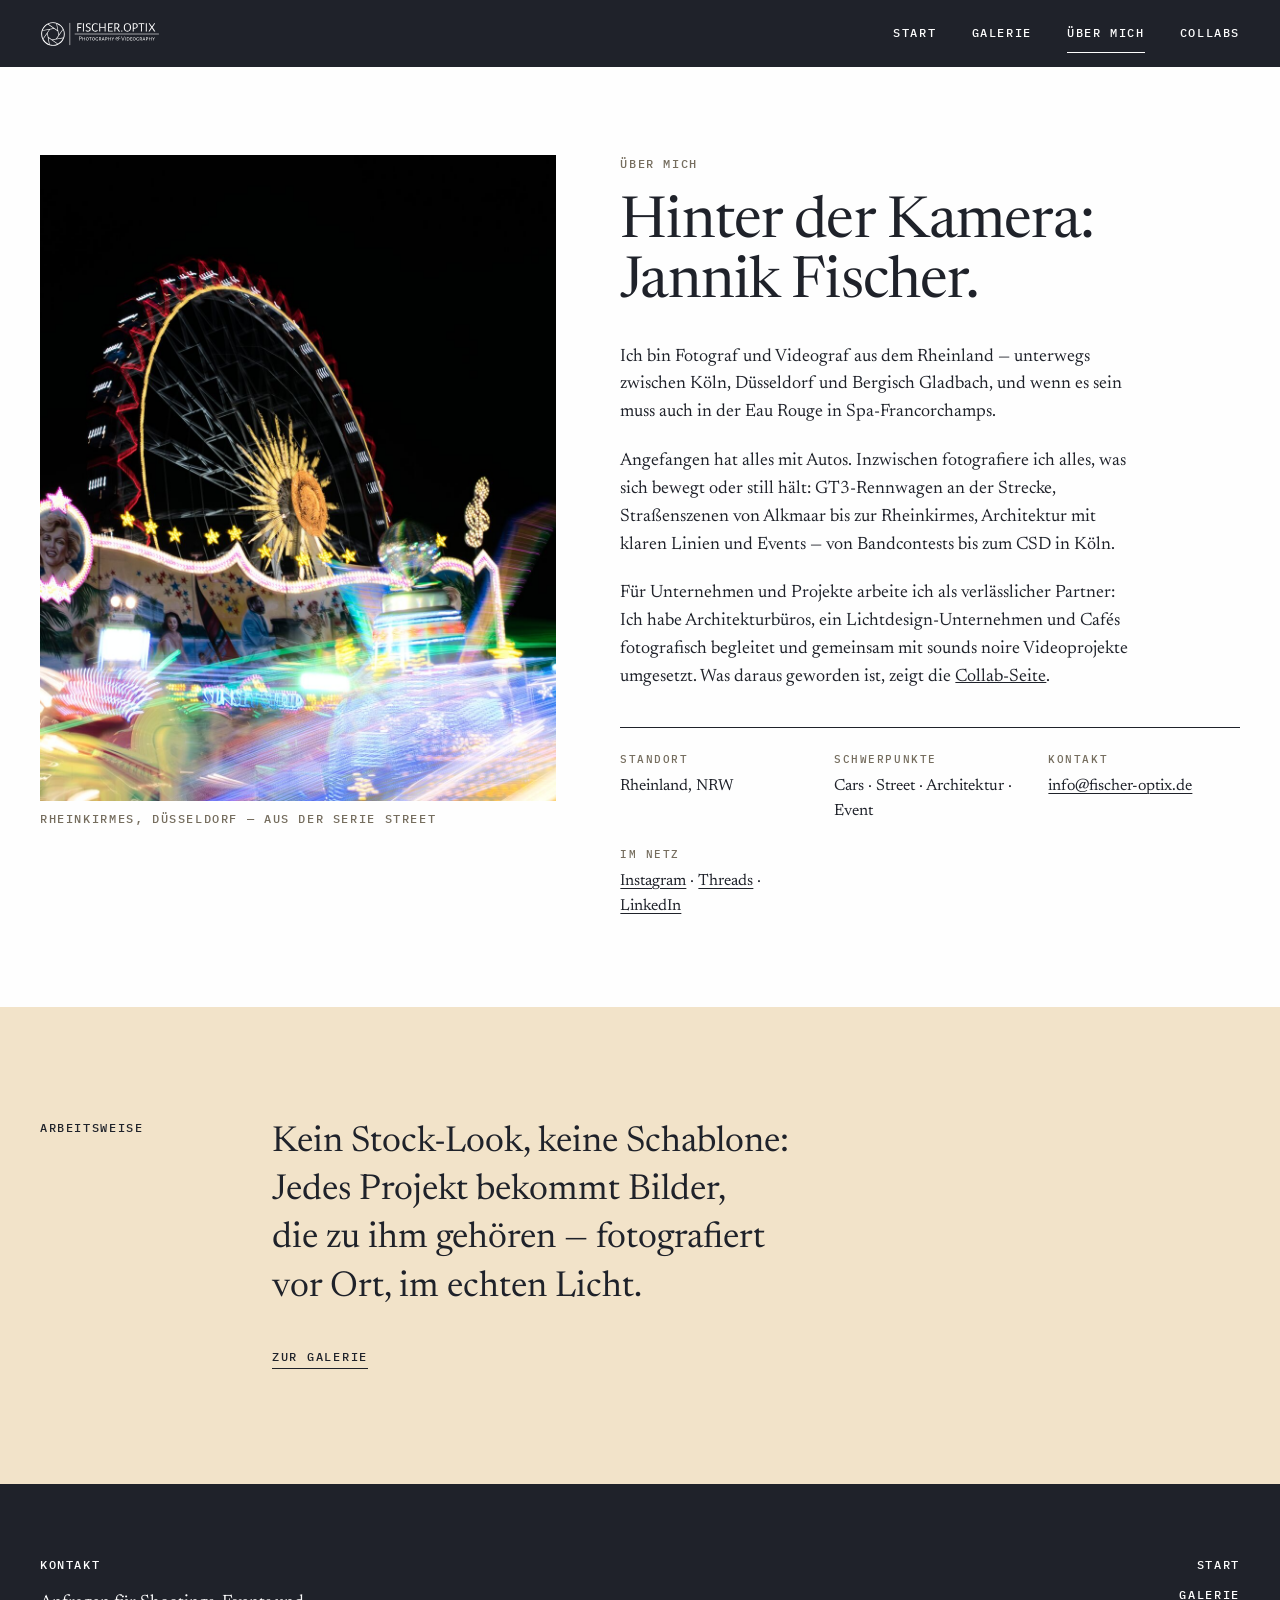
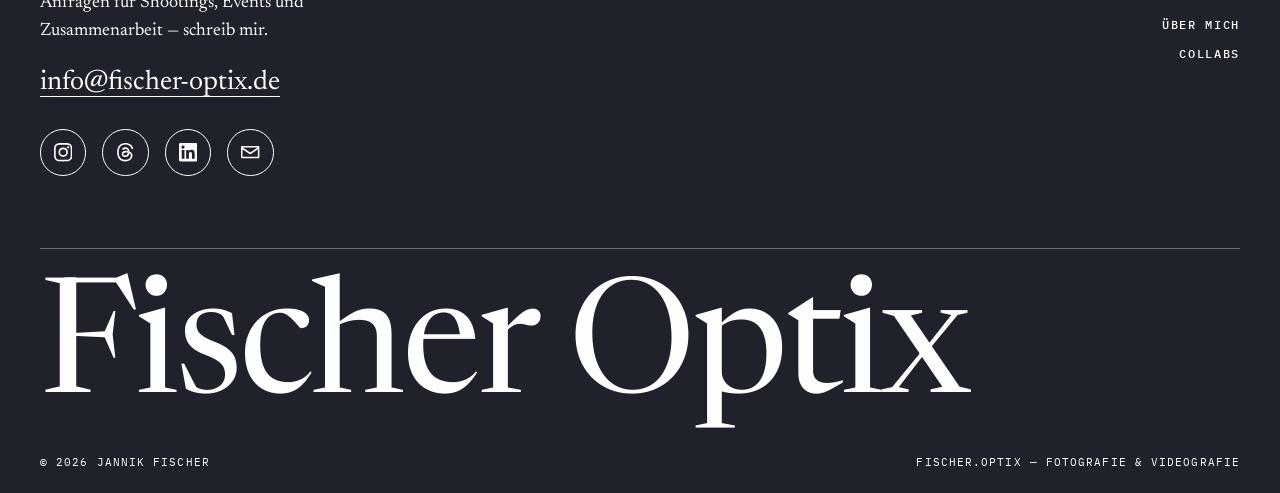
==== about.html @ 1080c538 "Add files via upload" ====
<!DOCTYPE html>
<html lang="de">
<head>
  <meta charset="utf-8">
  <meta name="viewport" content="width=device-width, initial-scale=1">
  <title>Über mich — Fischer Optix</title>
  <meta name="description" content="Jannik Fischer — Fotograf und Videograf aus dem Rheinland. Cars, Street, Architektur und Events.">
  <link rel="preconnect" href="https://fonts.googleapis.com">
  <link rel="preconnect" href="https://fonts.gstatic.com" crossorigin>
  <link href="https://fonts.googleapis.com/css2?family=IBM+Plex+Mono:wght@400;500&family=Newsreader:ital,opsz,wght@0,6..72,400;0,6..72,500;1,6..72,400&display=swap" rel="stylesheet">
  <link rel="stylesheet" href="css/style.css">
</head>
<body>

  <header class="site-header">
    <div class="site-header__inner">
      <a class="site-header__logo" href="index.html" aria-label="Fischer Optix — zur Startseite">
        <img src="assets/logo/fischer-optix-white.svg" alt="Fischer Optix — Photography &amp; Videography">
      </a>
      <button class="nav-toggle" type="button" aria-expanded="false" aria-controls="site-nav" aria-label="Menü öffnen">
        <span></span><span></span><span></span>
      </button>
      <nav class="site-nav" id="site-nav" aria-label="Hauptnavigation">
        <a href="index.html">Start</a>
        <a href="gallery.html">Galerie</a>
        <a href="about.html" aria-current="page">Über mich</a>
        <a href="collabs.html">Collabs</a>
      </nav>
    </div>
  </header>

  <main>

    <section class="about-grid wrap">
      <figure class="reveal">
        <img src="assets/img/street/street-rheinkirmes-02.jpg" alt="Fahrgeschäft auf der Rheinkirmes in Düsseldorf, fotografiert von Jannik Fischer" fetchpriority="high">
        <figcaption class="label">Rheinkirmes, Düsseldorf — aus der Serie Street</figcaption>
      </figure>
      <div class="about-copy">
        <p class="label">Über mich</p>
        <h1>Hinter der Kamera: Jannik Fischer.</h1>
        <p>Ich bin Fotograf und Videograf aus dem Rheinland — unterwegs zwischen Köln, Düsseldorf und Bergisch Gladbach, und wenn es sein muss auch in der Eau Rouge in Spa-Francorchamps.</p>
        <p>Angefangen hat alles mit Autos. Inzwischen fotografiere ich alles, was sich bewegt oder still hält: GT3-Rennwagen an der Strecke, Straßenszenen von Alkmaar bis zur Rheinkirmes, Architektur mit klaren Linien und Events — von Bandcontests bis zum CSD in Köln.</p>
        <p>Für Unternehmen und Projekte arbeite ich als verlässlicher Partner: Ich habe Architekturbüros, ein Lichtdesign-Unternehmen und Cafés fotografisch begleitet und gemeinsam mit sounds noire Videoprojekte umgesetzt. Was daraus geworden ist, zeigt die <a href="collabs.html">Collab-Seite</a>.</p>
        <dl class="about-facts">
          <div>
            <dt>Standort</dt>
            <dd>Rheinland, NRW</dd>
          </div>
          <div>
            <dt>Schwerpunkte</dt>
            <dd>Cars · Street · Architektur · Event</dd>
          </div>
          <div>
            <dt>Kontakt</dt>
            <dd><a href="mailto:info@fischer-optix.de">info@fischer-optix.de</a></dd>
          </div>
          <div>
            <dt>Im Netz</dt>
            <dd><a href="https://www.instagram.com/fischer.optix" target="_blank" rel="noopener">Instagram</a> · <a href="https://www.threads.com/@fischer.optix" target="_blank" rel="noopener">Threads</a> · <a href="https://www.linkedin.com/in/jannik-fischer-54ba6223a" target="_blank" rel="noopener">LinkedIn</a></dd>
          </div>
        </dl>
      </div>
    </section>

    <section class="statement">
      <div class="statement__inner wrap">
        <span class="label">Arbeitsweise</span>
        <div>
          <p class="reveal">Kein Stock-Look, keine Schablone: Jedes Projekt bekommt Bilder, die zu ihm gehören — fotografiert vor Ort, im echten Licht.</p>
          <div class="cta-line reveal">
            <a href="gallery.html">Zur Galerie</a>
          </div>
        </div>
      </div>
    </section>

  </main>

  <footer class="site-footer">
    <div class="site-footer__inner wrap">
      <div class="footer-grid">
        <div class="footer-contact">
          <span class="label">Kontakt</span>
          <p>Anfragen für Shootings, Events und Zusammenarbeit — schreib mir.</p>
          <a class="mail" href="mailto:info@fischer-optix.de">info@fischer-optix.de</a>
          <ul class="socials">
            <li>
              <a href="https://www.instagram.com/fischer.optix" target="_blank" rel="noopener" aria-label="Instagram — fischer.optix">
                <svg viewBox="0 0 24 24" aria-hidden="true"><path d="M12 2.2c3.2 0 3.58 0 4.85.07 1.17.05 1.8.25 2.23.41.56.22.96.48 1.38.9.42.42.68.82.9 1.38.16.42.36 1.06.41 2.23.06 1.27.07 1.65.07 4.85s0 3.58-.07 4.85c-.05 1.17-.25 1.8-.41 2.23-.22.56-.48.96-.9 1.38-.42.42-.82.68-1.38.9-.42.16-1.06.36-2.23.41-1.27.06-1.65.07-4.85.07s-3.58 0-4.85-.07c-1.17-.05-1.8-.25-2.23-.41a3.7 3.7 0 0 1-1.38-.9 3.7 3.7 0 0 1-.9-1.38c-.16-.42-.36-1.06-.41-2.23C2.2 15.58 2.2 15.2 2.2 12s0-3.58.07-4.85c.05-1.17.25-1.8.41-2.23.22-.56.48-.96.9-1.38.42-.42.82-.68 1.38-.9.42-.16 1.06-.36 2.23-.41C8.42 2.2 8.8 2.2 12 2.2M12 0C8.74 0 8.33.01 7.05.07 5.78.13 4.9.33 4.14.63a5.9 5.9 0 0 0-2.13 1.38A5.9 5.9 0 0 0 .63 4.14C.33 4.9.13 5.78.07 7.05.01 8.33 0 8.74 0 12s.01 3.67.07 4.95c.06 1.27.26 2.15.56 2.91.31.8.72 1.47 1.38 2.13a5.9 5.9 0 0 0 2.13 1.38c.76.3 1.64.5 2.91.56C8.33 23.99 8.74 24 12 24s3.67-.01 4.95-.07c1.27-.06 2.15-.26 2.91-.56a5.9 5.9 0 0 0 2.13-1.38 5.9 5.9 0 0 0 1.38-2.13c.3-.76.5-1.64.56-2.91.06-1.28.07-1.69.07-4.95s-.01-3.67-.07-4.95c-.06-1.27-.26-2.15-.56-2.91a5.9 5.9 0 0 0-1.38-2.13A5.9 5.9 0 0 0 19.86.63c-.76-.3-1.64-.5-2.91-.56C15.67.01 15.26 0 12 0zm0 5.84a6.16 6.16 0 1 0 0 12.32 6.16 6.16 0 0 0 0-12.32zM12 16a4 4 0 1 1 0-8 4 4 0 0 1 0 8zm7.85-10.4a1.44 1.44 0 1 1-2.88 0 1.44 1.44 0 0 1 2.88 0z"/></svg>
              </a>
            </li>
            <li>
              <a href="https://www.threads.com/@fischer.optix" target="_blank" rel="noopener" aria-label="Threads — fischer.optix">
                <svg viewBox="0 0 24 24" aria-hidden="true"><path d="M12.186 24h-.007c-3.581-.024-6.334-1.205-8.184-3.509C2.35 18.44 1.5 15.586 1.472 12.01v-.017c.03-3.579.879-6.43 2.525-8.482C5.845 1.205 8.6.024 12.18 0h.014c2.746.02 5.043.725 6.826 2.098 1.677 1.29 2.858 3.13 3.509 5.467l-2.04.569c-1.104-3.96-3.898-5.984-8.304-6.015-2.91.022-5.11.936-6.54 2.717C4.307 6.504 3.616 8.914 3.589 12c.027 3.086.718 5.496 2.057 7.164 1.43 1.783 3.631 2.698 6.54 2.717 2.623-.02 4.358-.631 5.8-2.045 1.647-1.613 1.618-3.593 1.09-4.798-.31-.71-.873-1.3-1.634-1.75-.192 1.352-.622 2.446-1.284 3.272-.886 1.102-2.14 1.704-3.73 1.79-1.202.065-2.361-.218-3.259-.801-1.063-.689-1.685-1.74-1.752-2.964-.065-1.19.408-2.285 1.33-3.082.88-.76 2.119-1.207 3.583-1.291a13.853 13.853 0 0 1 3.02.142c-.126-.742-.375-1.332-.75-1.757-.513-.586-1.308-.883-2.359-.89h-.029c-.844 0-1.992.232-2.721 1.32L7.734 7.847c.98-1.454 2.568-2.256 4.478-2.256h.044c3.194.02 5.097 1.975 5.287 5.388.108.046.216.094.321.142 1.49.7 2.58 1.761 3.154 3.07.797 1.82.871 4.79-1.548 7.158-1.85 1.81-4.094 2.628-7.277 2.65h-.007zm1.003-11.69c-.242 0-.487.007-.739.021-1.836.103-2.98.946-2.916 2.143.067 1.256 1.452 1.839 2.784 1.767 1.224-.065 2.818-.543 3.086-3.71a10.5 10.5 0 0 0-2.215-.221z"/></svg>
              </a>
            </li>
            <li>
              <a href="https://www.linkedin.com/in/jannik-fischer-54ba6223a" target="_blank" rel="noopener" aria-label="LinkedIn — Jannik Fischer">
                <svg viewBox="0 0 24 24" aria-hidden="true"><path d="M20.45 20.45h-3.56v-5.57c0-1.33-.02-3.04-1.85-3.04-1.85 0-2.14 1.45-2.14 2.94v5.67H9.35V9h3.42v1.56h.05c.48-.9 1.64-1.85 3.37-1.85 3.6 0 4.27 2.37 4.27 5.46v6.28zM5.34 7.43a2.07 2.07 0 1 1 0-4.13 2.07 2.07 0 0 1 0 4.13zM7.12 20.45H3.55V9h3.57v11.45zM22.22 0H1.77C.79 0 0 .77 0 1.73v20.54C0 23.22.79 24 1.77 24h20.45c.98 0 1.78-.78 1.78-1.73V1.73C24 .77 23.2 0 22.22 0z"/></svg>
              </a>
            </li>
            <li>
              <a href="mailto:info@fischer-optix.de" aria-label="E-Mail an info@fischer-optix.de">
                <svg viewBox="0 0 24 24" aria-hidden="true"><path d="M1.5 4h21c.83 0 1.5.67 1.5 1.5v13c0 .83-.67 1.5-1.5 1.5h-21A1.5 1.5 0 0 1 0 18.5v-13C0 4.67.67 4 1.5 4zM12 12.56 21.7 6H2.3L12 12.56zM2 8.24V18h20V8.24l-9.44 6.39a1 1 0 0 1-1.12 0L2 8.24z"/></svg>
              </a>
            </li>
          </ul>
        </div>
        <nav class="footer-nav" aria-label="Fußzeilen-Navigation">
          <a href="index.html">Start</a>
          <a href="gallery.html">Galerie</a>
          <a href="about.html">Über mich</a>
          <a href="collabs.html">Collabs</a>
        </nav>
      </div>
      <p class="footer-wordmark" aria-hidden="true">Fischer Optix</p>
      <div class="footer-legal">
        <span>&copy; 2026 Jannik Fischer</span>
        <span>fischer.optix — Fotografie &amp; Videografie</span>
      </div>
    </div>
  </footer>

  <script src="js/main.js?v=4"></script>
</body>
</html>
---- css/style.css ----
/* ============================================================
   fischer.optix — Design System
   Palette + Rhythmus nach Editorial-Referenz (Kinn Collective)
   ============================================================ */

:root {
  --black: #1f222a;
  --white: #fefefe;
  --beige: #f2e3c9;
  --light-grey: #d9d2c3;
  --dark-grey: #3b2f1c;
  --accent: #e18522;
  --font-serif: "Newsreader", "Times New Roman", serif;
  --font-mono: "IBM Plex Mono", "Courier New", monospace;
  --easing: cubic-bezier(0.22, 0.61, 0.36, 1);
  --max-width: 106rem;
  --pad: clamp(1.1rem, 4vw, 2.5rem);
  --header-h: 4.2rem;
}

*,
*::before,
*::after {
  box-sizing: border-box;
  margin: 0;
}

html {
  scroll-behavior: smooth;
  scroll-padding-top: calc(var(--header-h) + 1rem);
  -webkit-font-smoothing: antialiased;
  text-size-adjust: 100%;
}

body {
  font-family: var(--font-serif);
  font-optical-sizing: auto;
  font-size: 1.125rem;
  line-height: 1.55;
  color: var(--black);
  background-color: var(--white);
}

::selection {
  background-color: #f4f4f4;
  color: #ff4d00;
}

img {
  max-width: 100%;
  height: auto;
  display: block;
}

a {
  color: inherit;
}

:focus-visible {
  outline: 2px solid var(--accent);
  outline-offset: 3px;
}

.wrap {
  max-width: var(--max-width);
  margin-inline: auto;
  padding-inline: var(--pad);
}

/* ---------- Mono-Labels ---------- */

.label {
  font-family: var(--font-mono);
  font-size: 0.72rem;
  font-weight: 500;
  letter-spacing: 0.14em;
  text-transform: uppercase;
}

/* ---------- Hintergrund-Wortmark (Startseite) ---------- */

.bg-wordmark {
  position: fixed;
  top: 50%;
  left: 50%;
  transform: translate(-50%, -50%);
  width: min(98vw, 150rem);
  z-index: 0;
  pointer-events: none;
  opacity: 0.55;
  transition: opacity 0.2s linear;
}

.bg-wordmark img {
  width: 100%;
  height: auto;
  filter: drop-shadow(0 1.8rem 2.6rem rgba(31, 34, 42, 0.5)) drop-shadow(0 0.35rem 0.8rem rgba(31, 34, 42, 0.3));
}

main,
.site-footer {
  position: relative;
  z-index: 1;
}

/* ---------- Header ---------- */

.site-header {
  position: sticky;
  top: 0;
  z-index: 50;
  background-color: var(--black);
  color: var(--white);
}

.site-header__inner {
  max-width: var(--max-width);
  margin-inline: auto;
  padding-inline: var(--pad);
  height: var(--header-h);
  display: flex;
  align-items: center;
  justify-content: space-between;
  gap: 1rem;
}

.site-header__logo {
  display: flex;
  align-items: center;
  min-width: 0;
}

.site-header__logo img {
  height: 1.5rem;
  width: auto;
}

.site-nav {
  display: flex;
  align-items: center;
  gap: clamp(1rem, 3vw, 2.2rem);
}

.site-nav a {
  font-family: var(--font-mono);
  font-size: 0.72rem;
  font-weight: 500;
  letter-spacing: 0.14em;
  text-transform: uppercase;
  text-decoration: none;
  padding: 0.6rem 0;
  border-bottom: 1px solid transparent;
  transition: border-color 0.25s var(--easing);
}

.site-nav a:hover,
.site-nav a[aria-current="page"] {
  border-bottom-color: var(--white);
}

.nav-toggle {
  display: none;
  background: none;
  border: none;
  cursor: pointer;
  padding: 0.7rem;
  margin-right: -0.7rem;
}

.nav-toggle span {
  display: block;
  width: 1.4rem;
  height: 2px;
  background: var(--white);
  margin: 4px 0;
  transition: transform 0.3s var(--easing), opacity 0.3s var(--easing);
}

@media (max-width: 43em) {
  .nav-toggle {
    display: block;
  }

  .site-nav {
    position: fixed;
    inset: var(--header-h) 0 auto 0;
    flex-direction: column;
    align-items: flex-start;
    gap: 0;
    background: var(--black);
    color: var(--white);
    border-bottom: 1px solid rgba(254, 254, 254, 0.35);
    padding: 0.5rem var(--pad) 1.2rem;
    transform: translateY(-110%);
    transition: transform 0.35s var(--easing);
    visibility: hidden;
  }

  .site-nav.is-open {
    transform: translateY(0);
    visibility: visible;
  }

  .site-nav a {
    font-size: 0.9rem;
    padding: 0.9rem 0;
    width: 100%;
  }

  .nav-toggle[aria-expanded="true"] span:nth-child(1) {
    transform: translateY(6px) rotate(45deg);
  }

  .nav-toggle[aria-expanded="true"] span:nth-child(2) {
    opacity: 0;
  }

  .nav-toggle[aria-expanded="true"] span:nth-child(3) {
    transform: translateY(-6px) rotate(-45deg);
  }
}

/* ---------- Riesiges Wortmark ---------- */

.wordmark {
  font-family: var(--font-serif);
  font-weight: 400;
  font-size: clamp(2.6rem, 11.5vw, 10.5rem);
  line-height: 0.98;
  letter-spacing: -0.02em;
  text-wrap: balance;
}

/* ---------- Hero (Landing) ---------- */

.hero {
  padding-top: clamp(2.5rem, 7vw, 6rem);
}

.hero .label {
  margin-bottom: 1.4rem;
}

.hero__title {
  border-bottom: 1px solid var(--black);
  padding-bottom: clamp(1.2rem, 3vw, 2.6rem);
}

.hero__row {
  display: grid;
  grid-template-columns: minmax(0, 7fr) minmax(0, 5fr);
  gap: clamp(1.2rem, 3vw, 2.6rem);
  align-items: end;
  padding-block: clamp(1.4rem, 3vw, 2.6rem);
}

.hero__row p {
  font-size: clamp(1.15rem, 1.9vw, 1.55rem);
  line-height: 1.4;
  max-width: 34ch;
}

.hero__meta {
  display: flex;
  flex-direction: column;
  gap: 0.45rem;
  justify-self: end;
  text-align: right;
}

.hero__figure img {
  width: 100%;
  aspect-ratio: 16 / 9;
  object-fit: cover;
}

.hero__figure figcaption {
  padding-top: 0.6rem;
}

@media (max-width: 43em) {
  .hero__row {
    grid-template-columns: 1fr;
  }

  .hero__meta {
    justify-self: start;
    text-align: left;
  }

  .hero__figure img {
    aspect-ratio: 4 / 3;
  }
}

/* ---------- Abschnitte ---------- */

.section {
  padding-block: clamp(3rem, 8vw, 6.5rem);
}

.section-head {
  display: flex;
  align-items: baseline;
  justify-content: space-between;
  gap: 1rem;
  border-bottom: 1px solid var(--black);
  padding-bottom: 0.9rem;
  margin-bottom: clamp(1.6rem, 4vw, 3rem);
}

.section-head h2 {
  font-weight: 400;
  font-size: clamp(1.8rem, 4vw, 3rem);
  line-height: 1.05;
  letter-spacing: -0.01em;
}

.section-head .label {
  color: #756d5e;
  flex-shrink: 0;
}

/* ---------- Genre-Preview (Landing) ---------- */

.genres {
  display: grid;
  grid-template-columns: repeat(12, 1fr);
  gap: clamp(1rem, 2.5vw, 2rem);
}

.genre-card {
  text-decoration: none;
  display: block;
}

.genre-card:nth-child(1) { grid-column: 1 / 8; }
.genre-card:nth-child(2) { grid-column: 8 / 13; margin-top: clamp(2rem, 6vw, 5rem); }
.genre-card:nth-child(3) { grid-column: 1 / 6; margin-top: clamp(-3rem, -4vw, -1rem); }
.genre-card:nth-child(4) { grid-column: 6 / 13; }

.genre-card__frame {
  overflow: hidden;
}

.genre-card img {
  width: 100%;
  object-fit: cover;
  transition: transform 0.6s var(--easing);
}

.genre-card:nth-child(1) img { aspect-ratio: 3 / 2; }
.genre-card:nth-child(2) img { aspect-ratio: 4 / 5; }
.genre-card:nth-child(3) img { aspect-ratio: 4 / 5; }
.genre-card:nth-child(4) img { aspect-ratio: 3 / 2; }

.genre-card:hover img {
  transform: scale(1.03);
}

.genre-card__row {
  display: flex;
  justify-content: space-between;
  align-items: baseline;
  gap: 1rem;
  padding-top: 0.7rem;
  border-bottom: 1px solid transparent;
}

.genre-card__row h3 {
  font-weight: 400;
  font-size: clamp(1.4rem, 2.6vw, 2rem);
}

.genre-card__row .label {
  color: #756d5e;
}

.genre-card:hover .genre-card__row h3 {
  text-decoration: underline;
  text-underline-offset: 0.2em;
  text-decoration-thickness: 1px;
}

@media (max-width: 43em) {
  .genre-card:nth-child(n) {
    grid-column: 1 / -1;
    margin-top: 0;
  }
}

/* ---------- Statement-Block ---------- */

.statement {
  background-color: var(--beige);
}

.statement__inner {
  padding-block: clamp(3rem, 9vw, 7rem);
  display: grid;
  grid-template-columns: minmax(0, 2fr) minmax(0, 10fr);
  gap: clamp(1rem, 3vw, 2.6rem);
}

.statement p {
  font-size: clamp(1.4rem, 2.8vw, 2.3rem);
  line-height: 1.35;
  max-width: 30ch;
  text-wrap: balance;
}

.statement .cta-line {
  margin-top: 2rem;
}

@media (max-width: 43em) {
  .statement__inner {
    grid-template-columns: 1fr;
  }
}

.cta-line a {
  font-family: var(--font-mono);
  font-size: 0.78rem;
  font-weight: 500;
  letter-spacing: 0.14em;
  text-transform: uppercase;
  text-decoration: none;
  border-bottom: 1px solid var(--black);
  padding-bottom: 0.25rem;
  transition: color 0.25s var(--easing), border-color 0.25s var(--easing);
}

.cta-line a:hover {
  color: #9a5410;
  border-color: #9a5410;
}

/* ---------- Galerie ---------- */

.gallery-intro {
  padding-top: clamp(2.5rem, 7vw, 5rem);
}

.gallery-intro p {
  max-width: 55ch;
  margin-top: 1.2rem;
  font-size: 1.15rem;
}

.genre-jump {
  display: flex;
  flex-wrap: wrap;
  gap: 0.6rem 1.6rem;
  margin-top: 1.8rem;
}

.genre-jump a {
  font-family: var(--font-mono);
  font-size: 0.75rem;
  font-weight: 500;
  letter-spacing: 0.14em;
  text-transform: uppercase;
  text-decoration: none;
  border-bottom: 1px solid var(--light-grey);
  padding: 0.4rem 0;
  transition: border-color 0.25s var(--easing);
}

.genre-jump a:hover {
  border-bottom-color: var(--black);
}

.masonry {
  columns: 3 260px;
  column-gap: clamp(1rem, 2vw, 1.6rem);
}

.masonry figure {
  break-inside: avoid;
  margin-bottom: clamp(1rem, 2vw, 1.6rem);
}

.masonry button.frame {
  display: block;
  width: 100%;
  padding: 0;
  border: none;
  background: none;
  cursor: zoom-in;
  overflow: hidden;
}

.masonry img {
  width: 100%;
  transition: transform 0.6s var(--easing);
}

.masonry button.frame:hover img {
  transform: scale(1.025);
}

.masonry figcaption {
  padding-top: 0.5rem;
  color: #756d5e;
}

/* ---------- Lightbox ---------- */

.lightbox {
  position: fixed;
  inset: 0;
  z-index: 100;
  background: rgba(20, 20, 20, 0.94);
  display: none;
  align-items: center;
  justify-content: center;
  padding: 3.5rem 1rem 4.5rem;
}

.lightbox.is-open {
  display: flex;
}

.lightbox img {
  max-width: min(94vw, 100rem);
  max-height: 82vh;
  width: auto;
  object-fit: contain;
}

.lightbox figcaption {
  position: absolute;
  bottom: 1.4rem;
  left: 50%;
  transform: translateX(-50%);
  color: var(--light-grey);
  text-align: center;
  max-width: 90vw;
}

.lightbox button {
  position: absolute;
  background: none;
  border: none;
  color: var(--white);
  font-family: var(--font-mono);
  font-size: 0.8rem;
  letter-spacing: 0.12em;
  text-transform: uppercase;
  cursor: pointer;
  padding: 0.9rem;
}

.lightbox__close { top: 0.8rem; right: 0.8rem; }
.lightbox__prev { left: 0.4rem; top: 50%; transform: translateY(-50%); }
.lightbox__next { right: 0.4rem; top: 50%; transform: translateY(-50%); }

.lightbox button:hover {
  color: var(--accent);
}

/* ---------- Projekte (Collab) ---------- */

.project {
  padding-block: clamp(2.6rem, 7vw, 5.5rem);
  border-top: 1px solid var(--black);
}

.project__grid {
  display: grid;
  grid-template-columns: minmax(0, 5fr) minmax(0, 7fr);
  gap: clamp(1.6rem, 4vw, 3.5rem);
}

.project--flip .project__grid {
  grid-template-columns: minmax(0, 7fr) minmax(0, 5fr);
}

.project--flip .project__text {
  order: 2;
}

.project__text .label {
  color: #756d5e;
  margin-bottom: 1rem;
}

.project__text h2 {
  font-weight: 400;
  font-size: clamp(1.9rem, 4vw, 3rem);
  line-height: 1.05;
  letter-spacing: -0.01em;
  margin-bottom: 1.2rem;
}

.project__text p {
  max-width: 48ch;
  margin-bottom: 1.4rem;
}

.project__links {
  list-style: none;
  padding: 0;
  display: flex;
  flex-direction: column;
  gap: 0.55rem;
}

.project__links a {
  font-family: var(--font-mono);
  font-size: 0.75rem;
  font-weight: 500;
  letter-spacing: 0.12em;
  text-transform: uppercase;
  text-decoration: none;
  border-bottom: 1px solid var(--light-grey);
  padding-bottom: 0.2rem;
  transition: border-color 0.25s var(--easing);
  width: fit-content;
}

.project__links a:hover {
  border-bottom-color: var(--black);
}

.project__media {
  display: grid;
  grid-template-columns: 1fr 1fr;
  gap: clamp(0.8rem, 1.6vw, 1.2rem);
  align-content: start;
}

.project__media figure {
  margin: 0;
}

.project__media button.frame {
  display: block;
  width: 100%;
  padding: 0;
  border: none;
  background: none;
  cursor: zoom-in;
  overflow: hidden;
}

.project__media img {
  width: 100%;
  object-fit: cover;
  transition: transform 0.6s var(--easing);
}

.project__media button.frame:hover img {
  transform: scale(1.03);
}

.project__media .span-2 {
  grid-column: span 2;
}

.project__media .span-2 img { aspect-ratio: 16 / 10; }
.project__media figure:not(.span-2) img { aspect-ratio: 4 / 5; }

.video-frame {
  aspect-ratio: 16 / 9;
  width: 100%;
}

.video-frame iframe {
  width: 100%;
  height: 100%;
  border: 0;
}

@media (max-width: 50em) {
  .project__grid,
  .project--flip .project__grid {
    grid-template-columns: 1fr;
  }

  .project--flip .project__text {
    order: 0;
  }
}

/* ---------- Partner-Band ---------- */

.partners {
  background-color: var(--dark-grey);
  color: var(--white);
}

.partners__inner {
  padding-block: clamp(3rem, 8vw, 6rem);
}

.partners__inner > .label {
  color: var(--light-grey);
  border-bottom: 1px solid #5c4a2e;
  padding-bottom: 0.9rem;
  display: block;
}

.partners__logos {
  display: flex;
  flex-wrap: wrap;
  align-items: center;
  gap: clamp(2rem, 8vw, 7rem);
  padding-top: clamp(2rem, 5vw, 3.5rem);
}

.partners__logos a {
  display: block;
  opacity: 0.85;
  transition: opacity 0.25s var(--easing);
}

.partners__logos a:hover {
  opacity: 1;
}

.partners__logos img {
  height: clamp(2.6rem, 6vw, 4rem);
  width: auto;
}

/* ---------- About ---------- */

.about-grid {
  display: grid;
  grid-template-columns: minmax(0, 5fr) minmax(0, 6fr);
  gap: clamp(2rem, 5vw, 4.5rem);
  padding-block: clamp(2.5rem, 7vw, 5.5rem);
}

.about-grid figure img {
  width: 100%;
  aspect-ratio: 4 / 5;
  object-fit: cover;
}

.about-grid figcaption {
  padding-top: 0.6rem;
  color: #756d5e;
}

.about-copy h1 {
  font-weight: 400;
  font-size: clamp(2.2rem, 5vw, 3.6rem);
  line-height: 1.05;
  letter-spacing: -0.015em;
  margin: 1.2rem 0 1.8rem;
  text-wrap: balance;
}

.about-copy p {
  max-width: 52ch;
  margin-bottom: 1.3rem;
}

.about-copy .label {
  color: #756d5e;
}

.about-facts {
  border-top: 1px solid var(--black);
  margin-top: 2.2rem;
  padding-top: 1.4rem;
  display: grid;
  grid-template-columns: repeat(auto-fit, minmax(11rem, 1fr));
  gap: 1.4rem;
}

.about-facts dt {
  font-family: var(--font-mono);
  font-size: 0.68rem;
  font-weight: 500;
  letter-spacing: 0.14em;
  text-transform: uppercase;
  color: #756d5e;
  margin-bottom: 0.4rem;
}

.about-facts dd {
  margin: 0;
  font-size: 1rem;
}

.about-facts dd a {
  text-decoration-thickness: 1px;
  text-underline-offset: 0.2em;
}

@media (max-width: 50em) {
  .about-grid {
    grid-template-columns: 1fr;
  }
}

/* ---------- Footer ---------- */

.site-footer {
  background-color: var(--black);
  color: var(--white);
  overflow: hidden;
}

.site-footer__inner {
  padding-block: clamp(2.5rem, 6vw, 4.5rem) 1.4rem;
}

.footer-grid {
  display: grid;
  grid-template-columns: minmax(0, 1fr) auto;
  gap: 2rem;
  align-items: start;
  padding-bottom: clamp(2.5rem, 6vw, 4.5rem);
}

.footer-contact p {
  max-width: 36ch;
  margin-bottom: 1rem;
}

.footer-contact .label {
  display: block;
  margin-bottom: 1rem;
}

.footer-contact a.mail {
  font-size: clamp(1.2rem, 2.4vw, 1.7rem);
  text-decoration-thickness: 1px;
  text-underline-offset: 0.25em;
}

.socials {
  display: flex;
  gap: 1rem;
  list-style: none;
  padding: 0;
  margin-top: 1.6rem;
}

.socials a {
  display: grid;
  place-items: center;
  width: 2.9rem;
  height: 2.9rem;
  border: 1px solid var(--white);
  border-radius: 50%;
  transition: background-color 0.25s var(--easing), color 0.25s var(--easing);
  color: var(--white);
}

.socials a:hover {
  background-color: var(--accent);
  border-color: var(--accent);
  color: var(--black);
}

.socials svg {
  width: 1.15rem;
  height: 1.15rem;
  fill: currentColor;
}

.footer-nav {
  display: flex;
  flex-direction: column;
  gap: 0.7rem;
  text-align: right;
}

.footer-nav a {
  font-family: var(--font-mono);
  font-size: 0.75rem;
  font-weight: 500;
  letter-spacing: 0.14em;
  text-transform: uppercase;
  text-decoration: none;
}

.footer-nav a:hover {
  text-decoration: underline;
  text-underline-offset: 0.25em;
}

.footer-wordmark {
  font-size: clamp(3rem, 12.5vw, 12rem);
  line-height: 1;
  white-space: nowrap;
  letter-spacing: -0.02em;
  border-top: 1px solid rgba(254, 254, 254, 0.35);
  padding-top: 1.6rem;
}

.footer-legal {
  display: flex;
  justify-content: space-between;
  gap: 1rem;
  flex-wrap: wrap;
  padding-top: 1.2rem;
  font-family: var(--font-mono);
  font-size: 0.68rem;
  letter-spacing: 0.1em;
  text-transform: uppercase;
}

@media (max-width: 43em) {
  .footer-grid {
    grid-template-columns: 1fr;
  }

  .footer-nav {
    text-align: left;
  }
}

/* ---------- Scroll-Reveal ---------- */

.reveal {
  opacity: 0;
  transform: translateY(1.4rem);
  transition: opacity 0.7s var(--easing), transform 0.7s var(--easing);
}

.reveal.in-view {
  opacity: 1;
  transform: none;
}

@media (prefers-reduced-motion: reduce) {
  html {
    scroll-behavior: auto;
  }

  .reveal {
    opacity: 1;
    transform: none;
    transition: none;
  }

  .genre-card img,
  .masonry img,
  .project__media img {
    transition: none;
  }
}
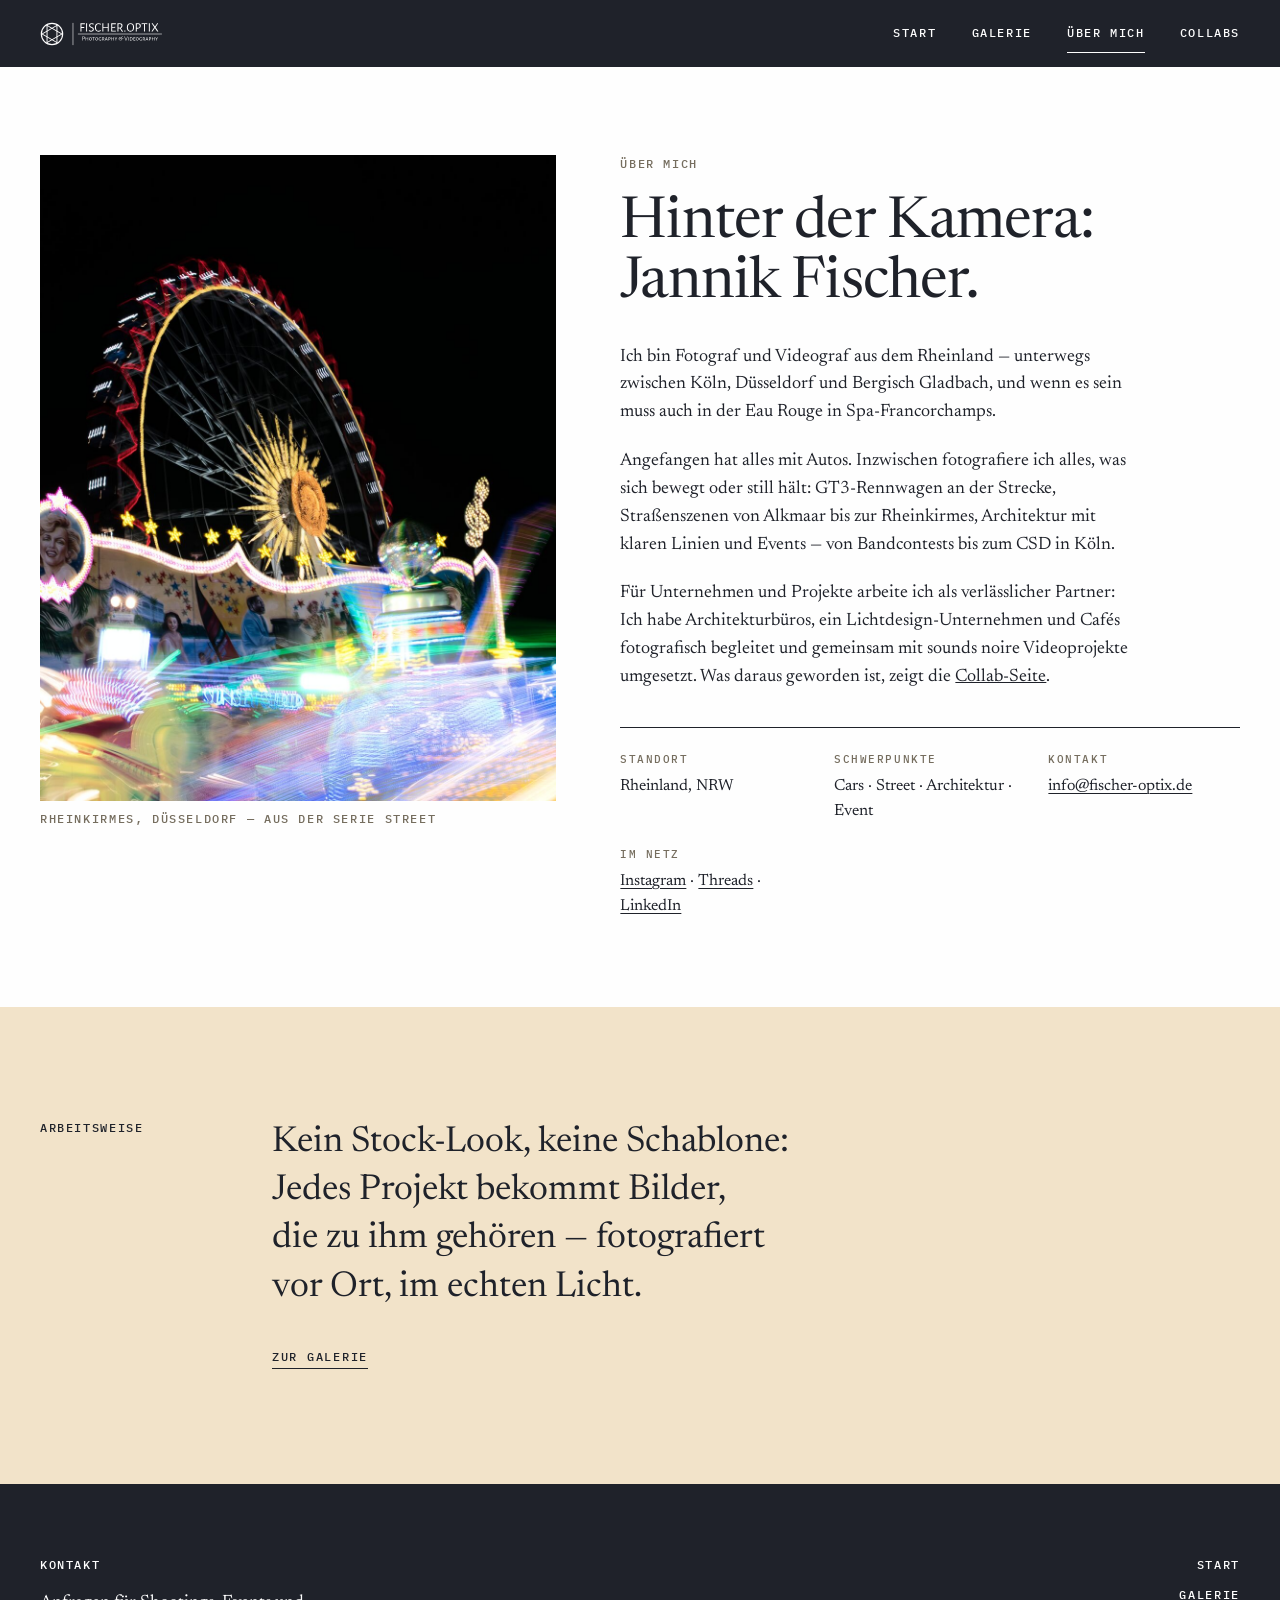
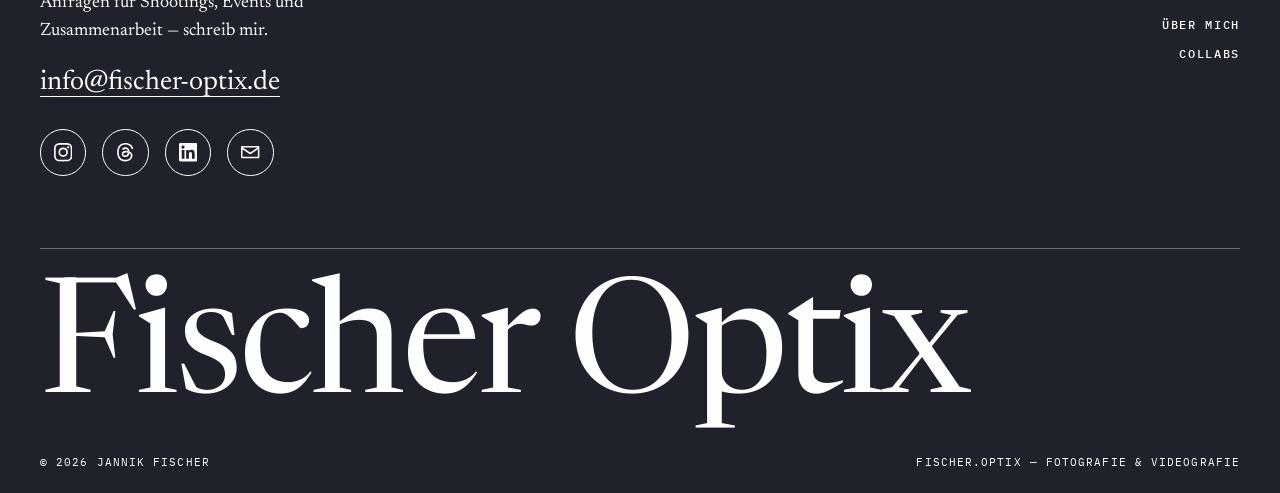
==== commit e25ea048: "Add files via upload" ====
--- a/about.html
+++ b/about.html
@@ -15,7 +15,18 @@
   <header class="site-header">
     <div class="site-header__inner">
       <a class="site-header__logo" href="index.html" aria-label="Fischer Optix — zur Startseite">
-        <img src="assets/logo/fischer-optix-white.svg" alt="Fischer Optix — Photography &amp; Videography">
+        <svg class="logo-aperture" viewBox="0 0 126 126" aria-hidden="true" focusable="false">
+          <circle cx="63" cy="63" r="56" fill="none" stroke="currentColor" stroke-width="6"/>
+          <g fill="none" stroke="currentColor" stroke-width="5" stroke-linecap="round">
+            <line class="blade" x1="115" y1="63" x2="37" y2="108.03" style="transform-origin:115px 63px"/>
+            <line class="blade" x1="89" y1="108.03" x2="11" y2="63" style="transform-origin:89px 108.03px"/>
+            <line class="blade" x1="37" y1="108.03" x2="37" y2="17.97" style="transform-origin:37px 108.03px"/>
+            <line class="blade" x1="11" y1="63" x2="89" y2="17.97" style="transform-origin:11px 63px"/>
+            <line class="blade" x1="37" y1="17.97" x2="115" y2="63" style="transform-origin:37px 17.97px"/>
+            <line class="blade" x1="89" y1="17.97" x2="89" y2="108.03" style="transform-origin:89px 17.97px"/>
+          </g>
+        </svg>
+        <img src="assets/logo/fischer-optix-wordmark-white.svg" alt="Fischer Optix — Photography &amp; Videography">
       </a>
       <button class="nav-toggle" type="button" aria-expanded="false" aria-controls="site-nav" aria-label="Menü öffnen">
         <span></span><span></span><span></span>
@@ -33,7 +44,7 @@
 
     <section class="about-grid wrap">
       <figure class="reveal">
-        <img src="assets/img/street/street-rheinkirmes-02.jpg" alt="Fahrgeschäft auf der Rheinkirmes in Düsseldorf, fotografiert von Jannik Fischer" fetchpriority="high">
+        <img src="assets/img/street/street-rheinkirmes-02.jpg" alt="Fahrgeschäft auf der Rheinkirmes in Düsseldorf, fotografiert von Jannik Fischer" fetchpriority="high" width="1076" height="1600">
         <figcaption class="label">Rheinkirmes, Düsseldorf — aus der Serie Street</figcaption>
       </figure>
       <div class="about-copy">
@@ -122,6 +133,6 @@
     </div>
   </footer>
 
-  <script src="js/main.js?v=4"></script>
+  <script src="js/main.js?v=5"></script>
 </body>
 </html>
--- a/css/style.css
+++ b/css/style.css
@@ -87,14 +87,14 @@
   width: min(98vw, 150rem);
   z-index: 0;
   pointer-events: none;
-  opacity: 0.55;
+  opacity: 0.3;
   transition: opacity 0.2s linear;
 }
 
 .bg-wordmark img {
   width: 100%;
   height: auto;
-  filter: drop-shadow(0 1.8rem 2.6rem rgba(31, 34, 42, 0.5)) drop-shadow(0 0.35rem 0.8rem rgba(31, 34, 42, 0.3));
+  filter: drop-shadow(0.35rem 0.35rem 0.25rem rgba(31, 34, 42, 0.16));
 }
 
 main,
@@ -127,12 +127,37 @@
 .site-header__logo {
   display: flex;
   align-items: center;
+  gap: 0.45rem;
   min-width: 0;
+  color: var(--white);
 }
 
 .site-header__logo img {
   height: 1.5rem;
   width: auto;
+}
+
+.logo-aperture {
+  height: 1.5rem;
+  width: auto;
+  display: block;
+  flex-shrink: 0;
+}
+
+.logo-aperture .blade {
+  transform-box: view-box;
+  transition: transform 0.5s var(--easing);
+}
+
+.site-header__logo:hover .logo-aperture .blade,
+.site-header__logo:focus-visible .logo-aperture .blade {
+  transform: rotate(30deg);
+}
+
+@media (prefers-reduced-motion: reduce) {
+  .logo-aperture .blade {
+    transition: none;
+  }
 }
 
 .site-nav {
@@ -268,6 +293,10 @@
   text-align: right;
 }
 
+.hero__figure {
+  margin-top: clamp(1.6rem, 4vw, 3rem);
+}
+
 .hero__figure img {
   width: 100%;
   aspect-ratio: 16 / 9;
@@ -301,9 +330,10 @@
 
 .section-head {
   display: flex;
+  flex-wrap: wrap;
   align-items: baseline;
   justify-content: space-between;
-  gap: 1rem;
+  gap: 0.4rem 1rem;
   border-bottom: 1px solid var(--black);
   padding-bottom: 0.9rem;
   margin-bottom: clamp(1.6rem, 4vw, 3rem);
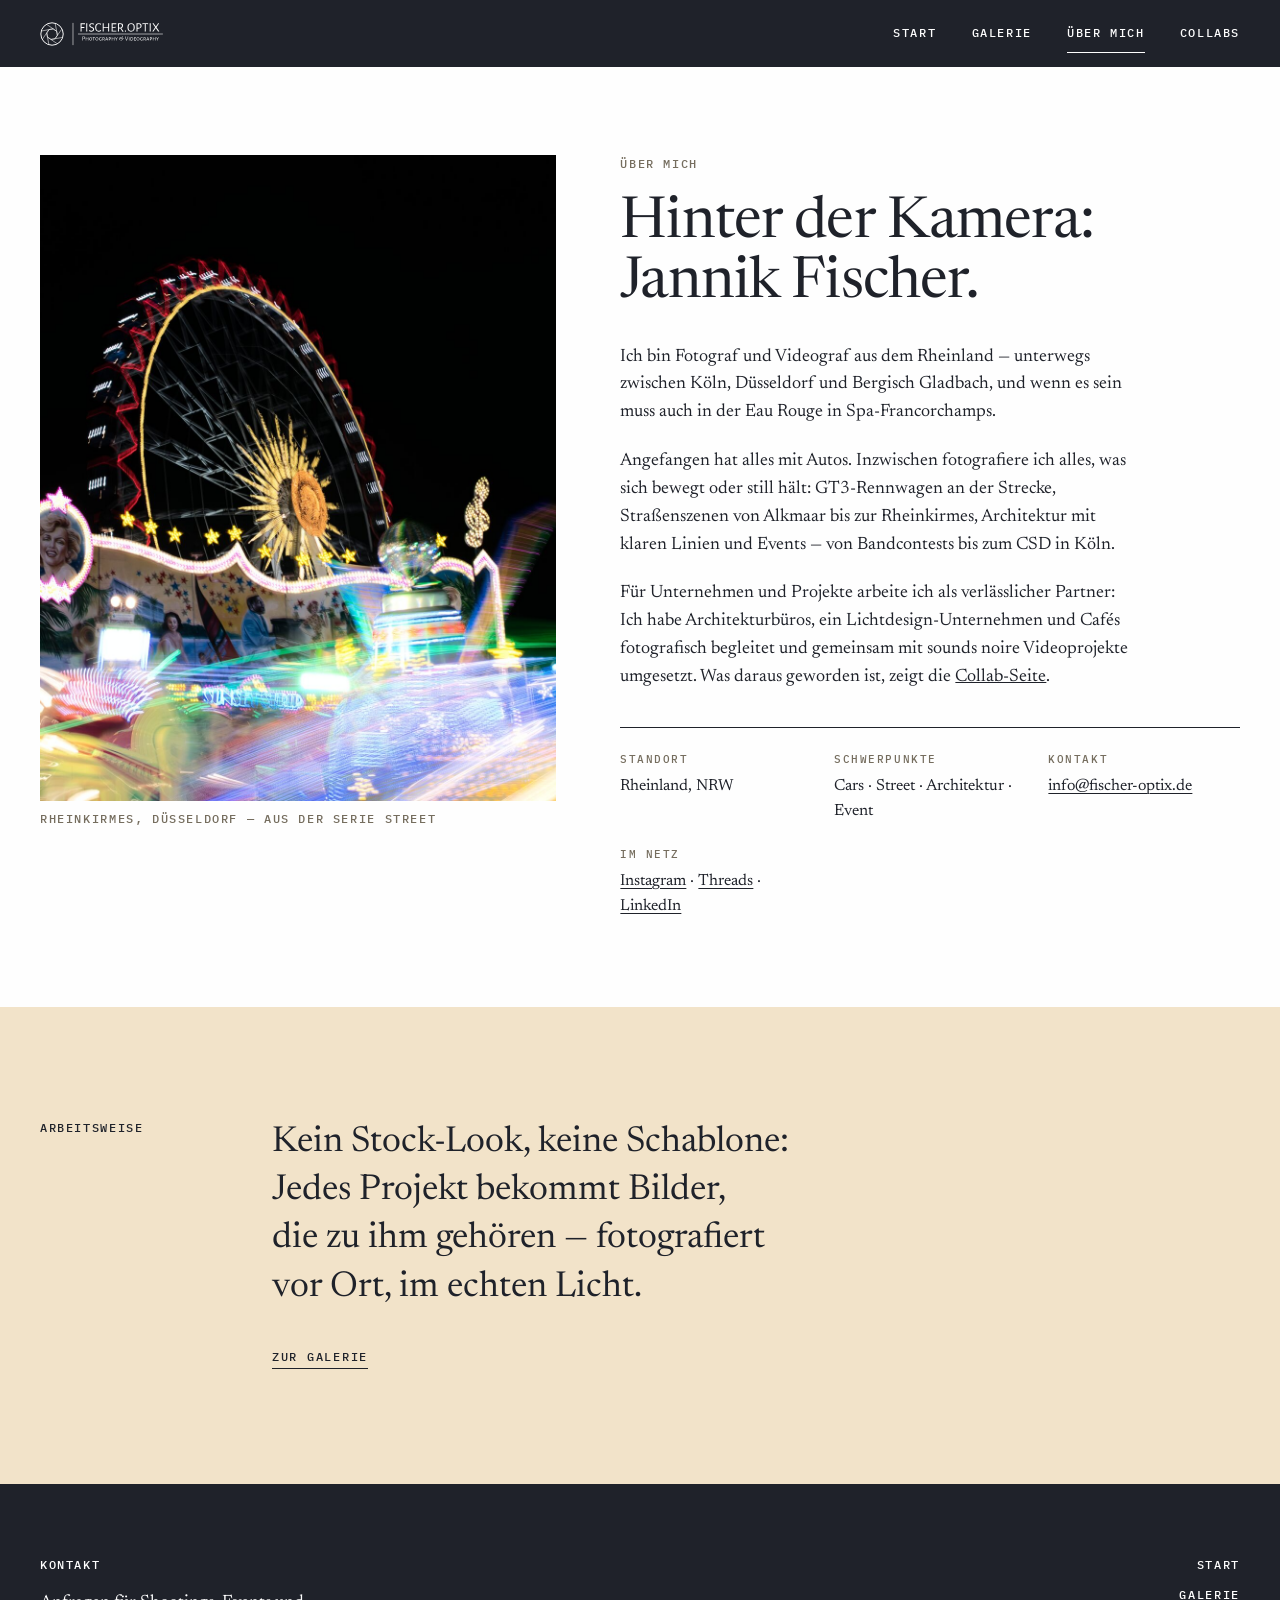
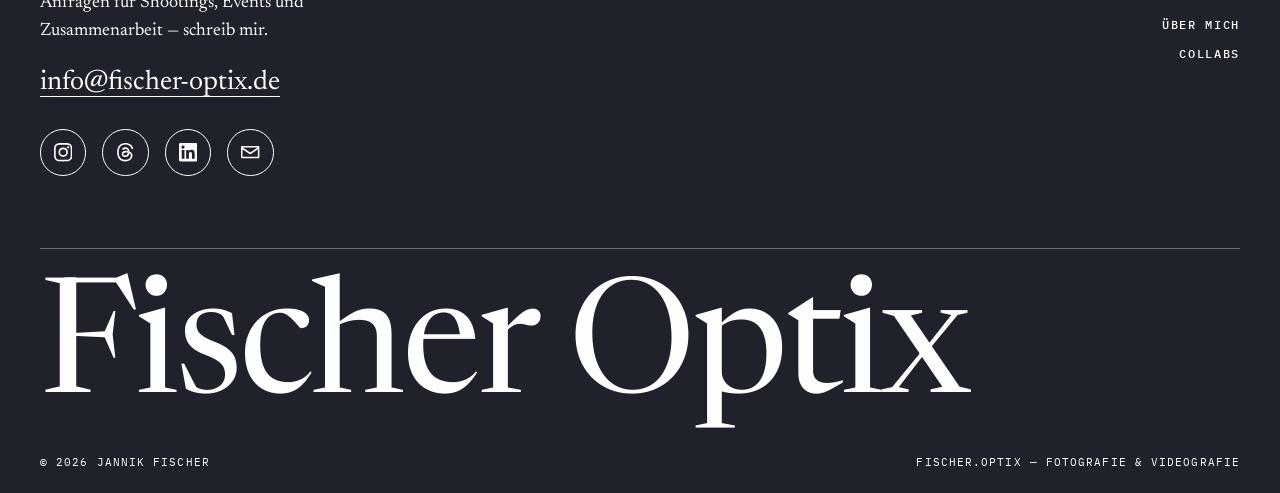
==== commit 2027c343: "Add files via upload" ====
--- a/about.html
+++ b/about.html
@@ -15,16 +15,19 @@
   <header class="site-header">
     <div class="site-header__inner">
       <a class="site-header__logo" href="index.html" aria-label="Fischer Optix — zur Startseite">
-        <svg class="logo-aperture" viewBox="0 0 126 126" aria-hidden="true" focusable="false">
-          <circle cx="63" cy="63" r="56" fill="none" stroke="currentColor" stroke-width="6"/>
-          <g fill="none" stroke="currentColor" stroke-width="5" stroke-linecap="round">
-            <line class="blade" x1="115" y1="63" x2="37" y2="108.03" style="transform-origin:115px 63px"/>
-            <line class="blade" x1="89" y1="108.03" x2="11" y2="63" style="transform-origin:89px 108.03px"/>
-            <line class="blade" x1="37" y1="108.03" x2="37" y2="17.97" style="transform-origin:37px 108.03px"/>
-            <line class="blade" x1="11" y1="63" x2="89" y2="17.97" style="transform-origin:11px 63px"/>
-            <line class="blade" x1="37" y1="17.97" x2="115" y2="63" style="transform-origin:37px 17.97px"/>
-            <line class="blade" x1="89" y1="17.97" x2="89" y2="108.03" style="transform-origin:89px 17.97px"/>
+        <svg class="logo-aperture" viewBox="4 -1 129 128" aria-hidden="true" focusable="false">
+          <circle cx="68.208" cy="63.069" r="59.75" fill="none" stroke="currentColor" stroke-width="5.1"/>
+          <g stroke="currentColor" stroke-width="3" fill="none">
+            <line class="blade" x1="62.67" y1="92.15" x2="122.77" y2="81.54" style="transform-origin:122.77px 81.54px"/>
+            <line class="blade" x1="43.98" y1="79.27" x2="94.70" y2="114.21" style="transform-origin:94.70px 114.21px"/>
+            <line class="blade" x1="39.96" y1="57.25" x2="51.05" y2="118.05" style="transform-origin:51.05px 118.05px"/>
+            <line class="blade" x1="52.28" y1="39.53" x2="17.25" y2="89.92" style="transform-origin:17.25px 89.92px"/>
+            <line class="blade" x1="74.02" y1="35.51" x2="12.95" y2="46.80" style="transform-origin:12.95px 46.80px"/>
+            <line class="blade" x1="92.86" y1="48.53" x2="40.68" y2="12.47" style="transform-origin:40.68px 12.47px"/>
+            <line class="blade" x1="96.87" y1="69.99" x2="85.29" y2="8.06" style="transform-origin:85.29px 8.06px"/>
+            <line class="blade" x1="83.86" y1="88.41" x2="119.83" y2="37.51" style="transform-origin:119.83px 37.51px"/>
           </g>
+          <path class="iris" d="M 83.855,88.409 L 62.67,92.148 L 43.976,79.27 L 39.96,57.253 L 52.284,39.53 L 74.024,35.514 L 92.856,48.53 L 96.871,69.993 L 83.855,88.409" fill="none" stroke="currentColor" stroke-width="3" style="transform-origin:68.208px 63.069px"/>
         </svg>
         <img src="assets/logo/fischer-optix-wordmark-white.svg" alt="Fischer Optix — Photography &amp; Videography">
       </a>
--- a/css/style.css
+++ b/css/style.css
@@ -144,18 +144,25 @@
   flex-shrink: 0;
 }
 
-.logo-aperture .blade {
+.logo-aperture .blade,
+.logo-aperture .iris {
   transform-box: view-box;
   transition: transform 0.5s var(--easing);
 }
 
 .site-header__logo:hover .logo-aperture .blade,
 .site-header__logo:focus-visible .logo-aperture .blade {
-  transform: rotate(30deg);
+  transform: rotate(28deg);
+}
+
+.site-header__logo:hover .logo-aperture .iris,
+.site-header__logo:focus-visible .logo-aperture .iris {
+  transform: scale(0.001);
 }
 
 @media (prefers-reduced-motion: reduce) {
-  .logo-aperture .blade {
+  .logo-aperture .blade,
+  .logo-aperture .iris {
     transition: none;
   }
 }
